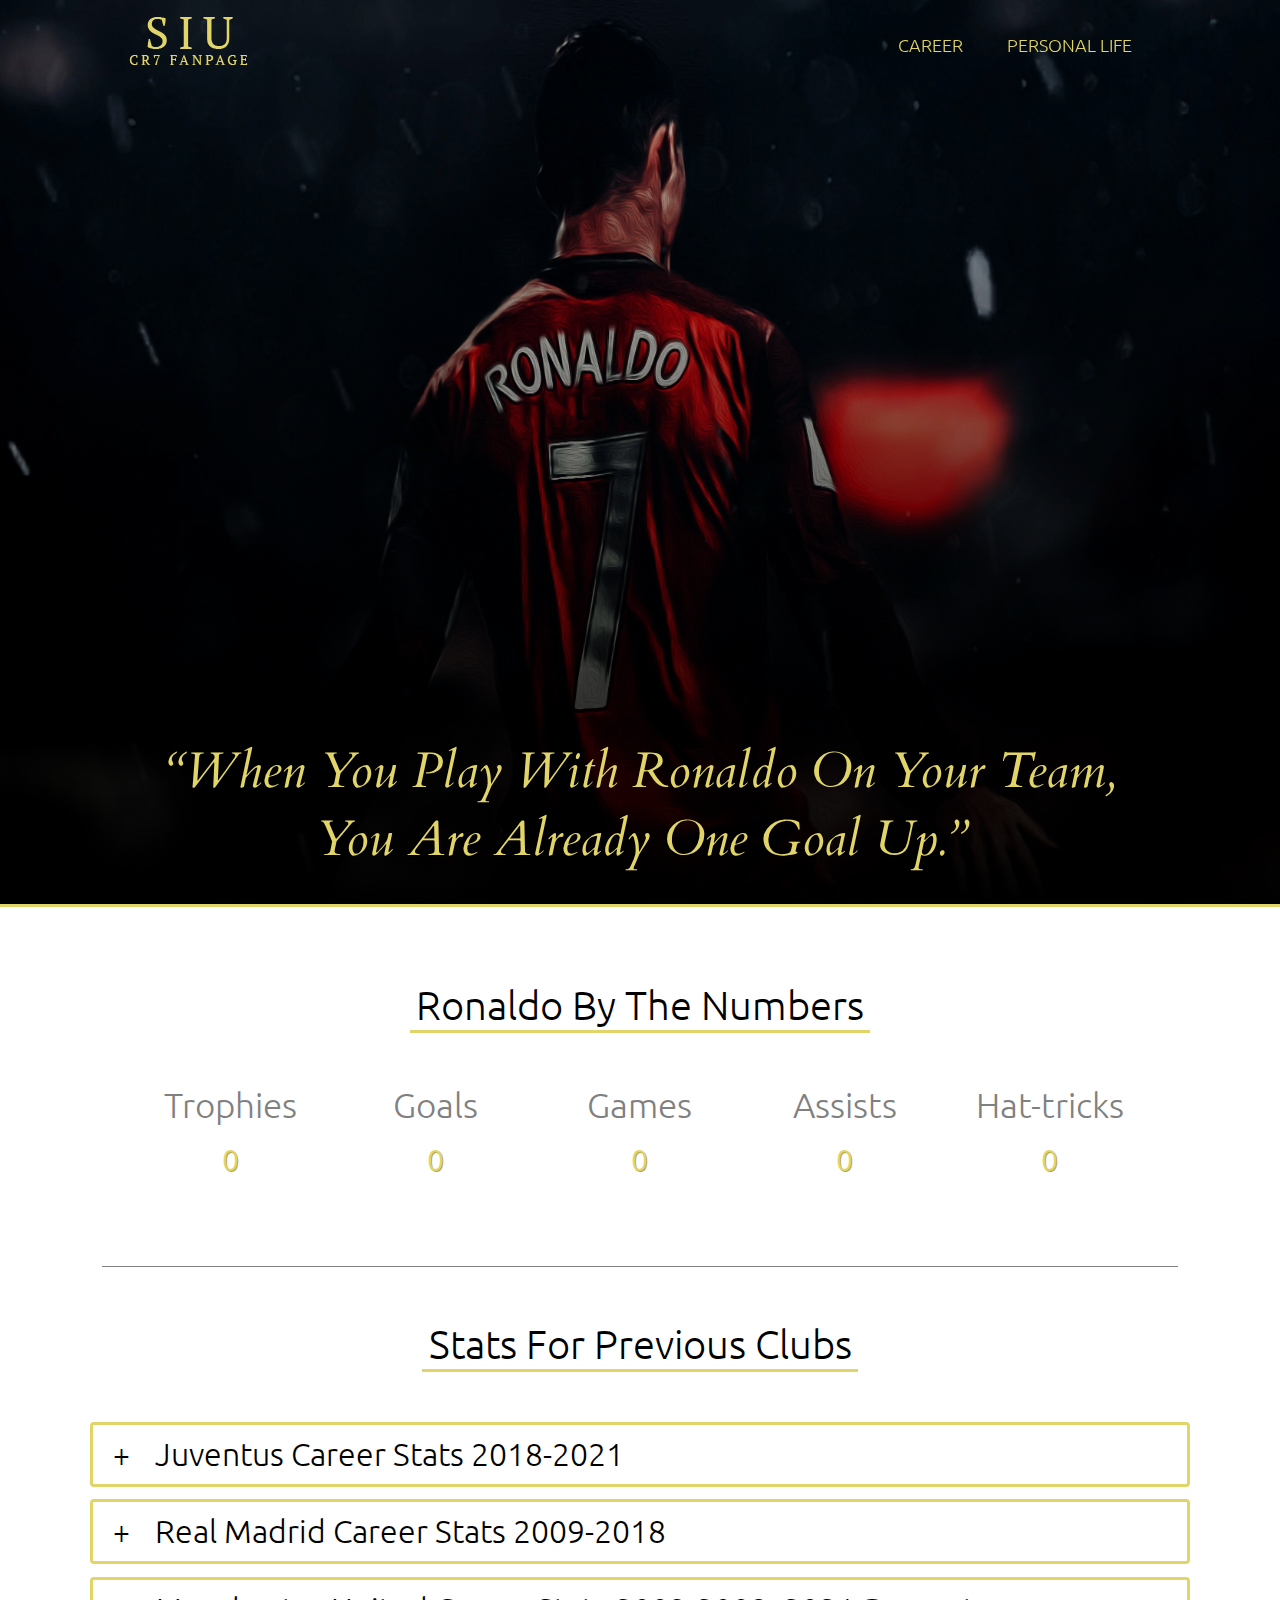
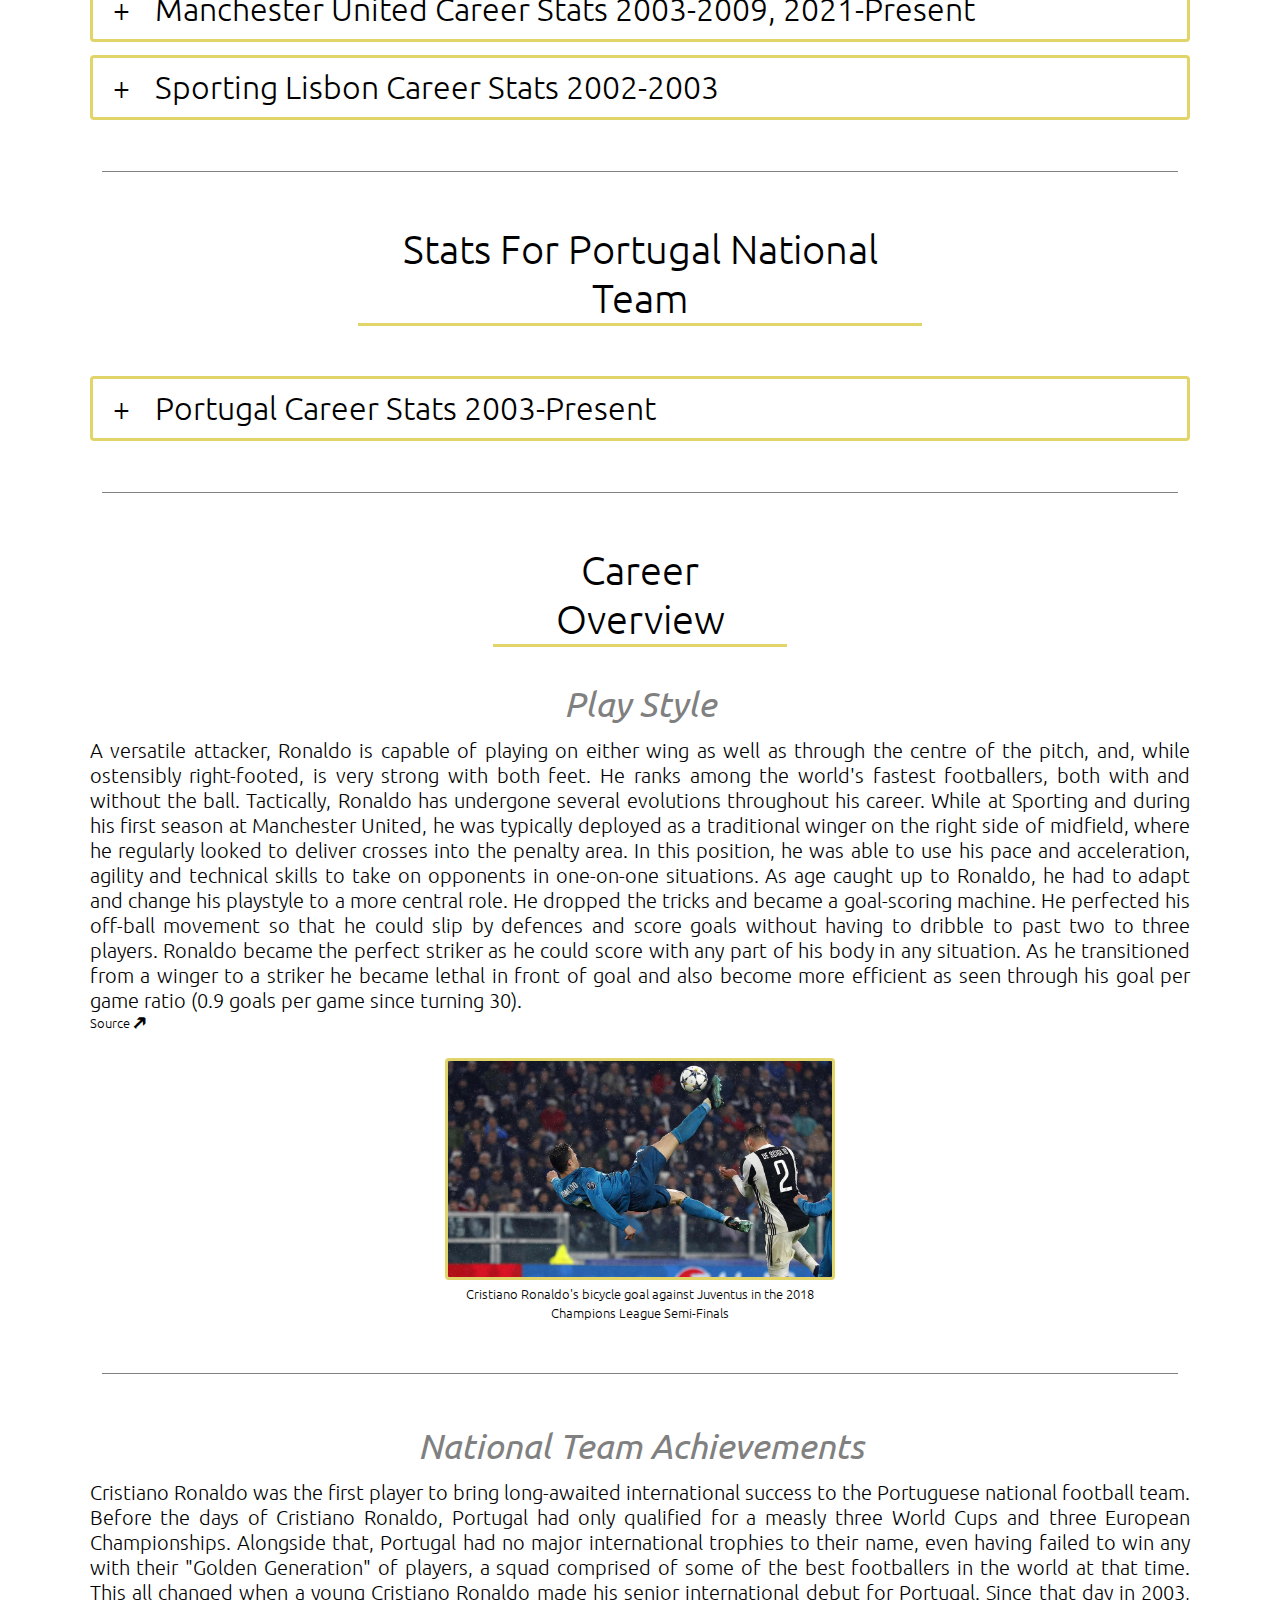
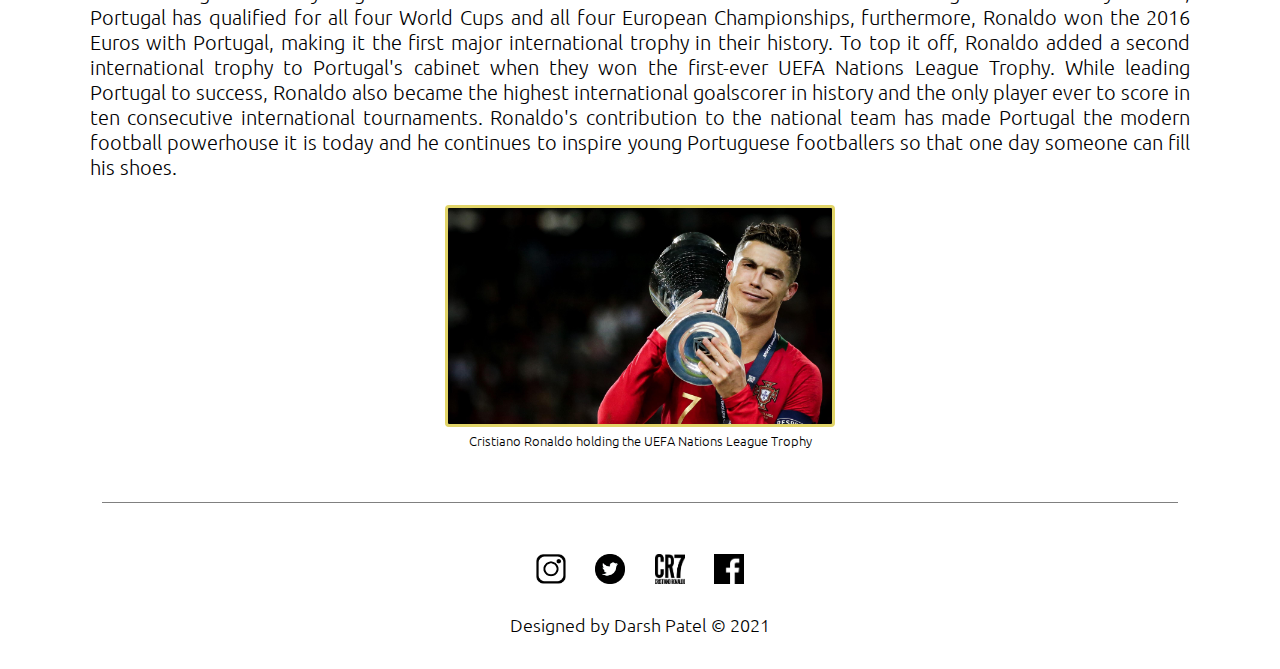
==== Career.html @ 5c58bfcc "First commit" ====
<!DOCTYPE html>
<html lang="en">
  <head>
    <meta charset="UTF-8" />
    <meta http-equiv="X-UA-Compatible" content="IE=edge" />
    <meta name="viewport" content="width=device-width, initial-scale=1.0" />
    <link rel="stylesheet" href="style.css" />
    <link rel="shortcut icon" type="image/x-icon" href="images/favicon.ico" />
    <title>Career Stats</title>
  </head>
  <body>
    <div class="navbar">
      <a href="index.html" class="logoa"
        ><img src="images/SIU Logo.png" alt="SIU" class="logo"
      /></a>
      <ul class="pages">
        <li><a href="Career.html">Career</a></li>
        <li><a href="personal.html">Personal Life</a></li>
      </ul>
    </div>
    <div class="wrapper">
      <img src="images/Background2.jpg" class="image" />
    </div>
    <h1 class="GOAT">
      “When You Play With Ronaldo On Your Team, You Are Already One Goal Up.”
    </h1>
    <div class="career">
      <h1 class="header2">Ronaldo By The Numbers</h1>
      <div class="statboard">
        <div class="col">
          <h1>Trophies</h1>
          <h2 class="counter" data-target="34">0</h2>
        </div>
        <div class="col">
          <h1>Goals</h1>
          <h2 class="counter" data-target="802">0</h2>
        </div>
        <div class="col">
          <h1>Games</h1>
          <h2 class="counter" data-target="1097">0</h2>
        </div>
        <div class="col">
          <h1>Assists</h1>
          <h2 class="counter" data-target="228">0</h2>
        </div>
        <div class="col">
          <h1>Hat-tricks</h1>
          <h2 class="counter" data-target="58">0</h2>
        </div>
      </div>
    </div>
    <hr class="line" />
    <h1 class="header3">Stats For Previous Clubs</h1>
    <div class="juve-stats">
      <button class="maxmin">+</button>
      <h1 class="h">Juventus Career Stats 2018-2021</h1>
      <br />
      <div class="dropdown">
        <div class="teamcrest">
          <img src="images/juve.png" alt="Juventus Team Crest" />
        </div>
        <div class="col1">
          <h1>Games</h1>
          <h2>134</h2>
        </div>
        <div class="col1">
          <h1>Goals</h1>
          <h2>101</h2>
        </div>
        <div class="col1">
          <h1>Assists</h1>
          <h2>20</h2>
        </div>
        <div class="col1">
          <h1>Trophies</h1>
          <h2>5</h2>
        </div>
      </div>
    </div>
    <div class="rma-stats">
      <button class="maxmin2">+</button>
      <h1 class="h">Real Madrid Career Stats 2009-2018</h1>
      <div class="dropdown2">
        <div class="teamcrest">
          <img src="images/rma.png" alt="Real Madrid Team Crest" />
        </div>
        <div class="col1">
          <h1>Games</h1>
          <h2>438</h2>
        </div>
        <div class="col1">
          <h1>Goals</h1>
          <h2>450</h2>
        </div>
        <div class="col1">
          <h1>Assists</h1>
          <h2>119</h2>
        </div>
        <div class="col1">
          <h1>Trophies</h1>
          <h2>16</h2>
        </div>
      </div>
    </div>
    </div>
    <div class="mun-stats">
      <button class="maxmin3">+</button>
      <h1 class="h">Manchester United Career Stats 2003-2009, 2021-Present</h1>
      <div class="dropdown3">
        <div class="teamcrest">
          <img src="images/mun.png" alt="Real Madrid Team Crest" />
        </div>
        <div class="col1">
          <h1>Games</h1>
          <h2>310</h2>
        </div>
        <div class="col1">
          <h1>Goals</h1>
          <h2>131</h2>
        </div>
        <div class="col1">
          <h1>Assists</h1>
          <h2>54</h2>
        </div>
        <div class="col1">
          <h1>Trophies</h1>
          <h2>10</h2>
        </div>
      </div>
    </div>
    <div class="spl-stats">
      <button class="maxmin4">+</button>
      <h1 class="h">Sporting Lisbon Career Stats 2002-2003</h1>
      <div class="dropdown4">
        <div class="teamcrest">
          <img src="images/scp.png" alt="Real Madrid Team Crest" />
        </div>
        <div class="col1">
          <h1>Games</h1>
          <h2>31</h2>
        </div>
        <div class="col1">
          <h1>Goals</h1>
          <h2>5</h2>
        </div>
        <div class="col1">
          <h1>Assists</h1>
          <h2>4</h2>
        </div>
        <div class="col1">
          <h1>Trophies</h1>
          <h2>1</h2>
        </div>
      </div>
    </div>
    <hr class="line" />
    <h1 class="header4">Stats For Portugal National Team</h1>
    <div class="port-stats">
      <button class="maxmin5">+</button>
      <h1 class="h">Portugal Career Stats 2003-Present</h1>
      <div class="dropdown5">
        <div class="teamcrest">
          <img src="images/portugal.png" alt="Real Madrid Team Crest" />
        </div>
        <div class="col1">
          <h1>Games</h1>
          <h2>184</h2>
        </div>
        <div class="col1">
          <h1>Goals</h1>
          <h2>115</h2>
        </div>
        <div class="col1">
          <h1>Assists</h1>
          <h2>31</h2>
        </div>
        <div class="col1">
          <h1>Trophies</h1>
          <h2>2</h2>
        </div>
      </div>
    </div>
    <hr class="line" />
    <div class="career-overview">
    <h1 class="header5">Career Overview</h1>
    <h2 class="sub-header">Play Style</h2>
    <p class="text2">A versatile attacker, Ronaldo is capable of playing on either wing as well as through the centre of the pitch, and, while ostensibly right-footed, is very strong with both feet. He ranks among the world's fastest footballers, both with and without the ball. Tactically, Ronaldo has undergone several evolutions throughout his career. While at Sporting and during his first season at Manchester United, he was typically deployed as a traditional winger on the right side of midfield, where he regularly looked to deliver crosses into the penalty area. In this position, he was able to use his pace and acceleration, agility and technical skills to take on opponents in one-on-one situations. As age caught up to Ronaldo, he had to adapt and change his playstyle to a more central role. He dropped the tricks and became a goal-scoring machine. He perfected his off-ball movement so that he could slip by defences and score goals without having to dribble to past two to three players. Ronaldo became the perfect striker as he could score with any part of his body in any situation. As he transitioned from a winger to a striker he became lethal in front of goal and also become more efficient as seen through his goal per game ratio (0.9 goals per game since turning 30). </p>
    <h5 class="src" id="t2">
            <a
              href="https://www.britannica.com/biography/Cristiano-Ronaldo"
              target="_blank"
              >Source 🡵</a
            >
          </h5>
    <img src="images/bicycle.jpg" alt="Ronaldo Bicycle Goal" class="img2">
    <h5 id="smalltext">Cristiano Ronaldo's bicycle goal against Juventus in the 2018 Champions League Semi-Finals</h5>
       <hr class="line">
    <h2 class="sub-header">National Team Achievements</h2>
    <p class="text2">
    Cristiano Ronaldo was the first player to bring long-awaited international success to the Portuguese national football team. Before the days of Cristiano Ronaldo, Portugal had only qualified for a measly three World Cups and three European Championships. Alongside that, Portugal had no major international trophies to their name, even having failed to win any with their "Golden Generation" of players, a squad comprised of some of the best footballers in the world at that time. This all changed when a young Cristiano Ronaldo made his senior international debut for Portugal. Since that day in 2003, Portugal has qualified for all four World Cups and all four European Championships, furthermore, Ronaldo won the 2016 Euros with Portugal, making it the first major international trophy in their history. To top it off, Ronaldo added a second international trophy to Portugal's cabinet when they won the first-ever UEFA Nations League Trophy. While leading Portugal to success, Ronaldo also became the highest international goalscorer in history and the only player ever to score in ten consecutive international tournaments. Ronaldo's contribution to the national team has made Portugal the modern football powerhouse it is today and he continues to inspire young Portuguese footballers so that one day someone can fill his shoes.
    </p>
    <img src="images/nationsleague.jpg" alt="Ronaldo holding the UEFA Nations League Trophy" class="img3">
    <h5>Cristiano Ronaldo holding the UEFA Nations League Trophy</h5>
    </div>
    <hr class="line" />
    <div class="socials">
        <a href="https://www.instagram.com/cristiano/?hl=en" target="_blank"
          ><img src="images/insta.png" class="sm"
        /></a>
        <a href="https://twitter.com/Cristiano" target="_blank"
          ><img src="images/twitter.png" class="sm"
        /></a>
        <a href="https://cristianoronaldo.com/" target="_blank"
          ><img src="images/cr7.png" class="sm"
        /></a>
        <a href="https://www.facebook.com/Cristiano" target="_blank"
          ><img src="images/facebook.png" class="sm"
        /></a>
        <p class="t">Designed by Darsh Patel © 2021</p>
      </div>
    </div>
    <script src="c.js"></script>
    <script src="linker.js"></script>
  </body>
</html>
---- style.css ----
@import url("https://fonts.googleapis.com/css2?family=PT+Serif:ital,wght@0,400;0,700;1,400;1,700&family=Ubuntu:ital,wght@0,300;0,400;1,300&display=swap");
@import url("https://fonts.googleapis.com/css2?family=Cardo:ital@1&family=Libre+Baskerville:ital@1&family=PT+Serif:ital,wght@0,400;0,700;1,400;1,700&family=Ubuntu:ital,wght@0,300;0,400;1,300&display=swap");
* {
  margin: 0;
  padding: 0;
  font-family: Ubuntu;
  font-weight: 100;
}
h5 {
  text-align: center;
}
.navbar {
  width: 100%;
  top: 0;
  font-family: Ubuntu;
  padding: 1% 0;
  font-weight: 100;
  font-size: 18px;
  margin: 0 auto;
  display: flex;
  align-items: center;
  justify-content: space-between;
  position: fixed;
  z-index: 1;
  transition: all, 0.5s, ease;
}

.logo {
  width: 120px;
  cursor: pointer;
}
.logoa {
  padding-left: 10%;
}

.navbar ul {
  padding-right: 10%;
  transition: all, 0.5s, ease;
}
.navbar ul li {
  list-style: none;
  display: inline-block;
  margin: 0 20px;
  position: relative;
}

.navbar ul li a {
  text-decoration: none;
  color: #e1d468;
  text-transform: uppercase;
}

.navbar ul li a:after {
  content: "";
  height: 2px;
  width: 0;
  background: #e1d468;
  position: absolute;
  left: 0;
  bottom: -6px;
  transition: 0.5s ease-in-out;
}

.navbar ul li a:hover::after {
  width: 100%;
}

.scrolling-active {
  background: white !important;
  box-shadow: 0 3px 1rem rgba(0, 0, 0, 0.4);
  border-bottom: none;
}

.scrolling-active ul li a {
  color: black;
}
.scrolling-active ul li a:after {
  background: black;
}

.gold-line {
  border-bottom: 3px solid #e1d468;
}
.wrapper {
  background: linear-gradient(to bottom, rgba(0, 0, 0, 0), rgba(0, 0, 0, 1));
  border-bottom: 3px solid #e1d468;
}

.image {
  height: 100vh;
  width: 100%;
  position: relative;
  z-index: -1;
}
.img2 {
  width: 30%;
  height: auto;
  margin-top: 2%;
  border: 3px solid #e1d468;
  border-radius: 4px;
}
.img3 {
  width: 30%;
  height: auto;
  margin: 2% 34.5%;
  margin-bottom: 0%;
  border: 3px solid #e1d468;
  border-radius: 4px;
}
.GOAT {
  position: relative;
  padding: 0 10%;
  bottom: 170px;
  text-align: center;
  color: #e1d468;
  font-family: Cardo;
  font-size: 50px;
  font-weight: 100;
  font-style: italic;
}

.header {
  text-align: center;
  font-size: 40px;
  font-style: bold;
  color: black;
  position: relative;
  bottom: 75px;
  margin: 0 41%;
  border-bottom: 3px solid #e1d468;
  margin-bottom: -3%;
}

.header2 {
  text-align: center;
  font-size: 40px;
  font-style: bold;
  color: black;
  position: relative;
  bottom: 75px;
  margin: 0 32%;
  margin-top: -17%;
  border-bottom: 3px solid #e1d468;
}

.header3 {
  text-align: center;
  font-size: 40px;
  font-style: bold;
  color: black;
  position: relative;
  bottom: 75px;
  margin: 0 33%;
  border-bottom: 3px solid #e1d468;
  margin-top: 10%;
}
.header4 {
  text-align: center;
  font-size: 40px;
  font-style: bold;
  color: black;
  position: relative;
  bottom: 75px;
  margin: 0 28%;
  border-bottom: 3px solid #e1d468;
  margin-top: 10%;
}
.header5 {
  text-align: center;
  font-size: 40px;
  font-style: bold;
  color: black;
  position: relative;
  bottom: 75px;
  margin: 0 38.5%;
  border-bottom: 3px solid #e1d468;
  margin-top: 10%;
  margin-bottom: -3%;
}
.header6 {
  text-align: center;
  font-size: 40px;
  font-style: bold;
  color: black;
  position: relative;
  bottom: 75px;
  margin: 0 46%;
  border-bottom: 3px solid #e1d468;
  margin-bottom: -3%;
}
.header7 {
  text-align: center;
  font-size: 40px;
  font-style: bold;
  color: black;
  position: relative;
  bottom: 75px;
  margin: 0 41%;
  margin-top: 10%;
  border-bottom: 3px solid #e1d468;
  margin-bottom: -3%;
}
.statboard {
  display: flex;
  text-align: center;
  margin: 0 10%;
  margin-bottom: 5%;
}
.main {
  margin-bottom: 50px;
}
.col {
  flex: 1;
}

.col1 {
  text-align: center;
}

.col h1 {
  font-size: 35px;
  margin-bottom: 7%;
  color: gray;
  position: relative;
  bottom: 25%;
}

.col h2 {
  font-size: 30px;
  text-shadow: 1px 1px #b1a754;
  color: #e1d468;
  font-style: bold;
  position: relative;
  bottom: 25%;
}

.sub-header {
  font-size: 35px;
  text-align: center;
  font-style: italic;
  margin-bottom: 3%;
  color: gray;
}

.content {
  display: flex;
  width: 85%;
  margin: 0 auto;
  justify-content: space-between;
}
.pic img {
  height: 450px;
  width: 295px;
  border: 3px solid #e1d468;
  border-radius: 4px;
}

.pic1 img {
  height: 400px;
  width: 295px;
  border: 3px solid #e1d468;
  border-radius: 4px;
}

.article {
  text-align: justify;
  box-sizing: border-box;
  flex-basis: 70%;
}

.article p {
  font-size: 20px;
  text-align: justify;
}

.text2 {
  font-size: 20px;
  margin: 0 7%;
  text-align: justify;
  margin-top: -2%;
}
#t2 {
  margin-left: 7%;
}
#tt {
  font-size: 18px;
}
#smalltext {
  margin: 0 35%;
  margin-bottom: 3%;
}
#alt1 {
  order: 2;
}

#alt2 {
  order: 1;
}
.btn {
  margin-top: 5%;
  padding: 10px;
  outline: none;
  font-size: 15px;
  background-color: white;
  border: 2px solid #e1d468;
  border-radius: 4px;
  cursor: pointer;
  transition: 0.3s ease-in-out;
}

.btn:hover {
  background-color: #e1d468;
  color: rgb(255, 255, 255);
}

.line {
  height: 1px;
  background-color: gray;
  border: none;
  margin: 4% 8% 4% 8%;
}

.socials {
  text-align: center;
  margin-bottom: 2rem;
}
.sm {
  height: 30px;
  width: 30px;
  margin: 0 1%;
  position: relative;
  bottom: 0;
  transition: 0.3s ease;
}

.sm:hover {
  bottom: 10px;
}

.t {
  margin-top: 2%;
  font-size: 18px;
}

.career {
  margin-top: 18%;
  text-align: center;
}

.port-stats {
  margin: 0 7%;
  margin-bottom: 4%;
  margin-top: -2%;
  border: 3px solid #e1d468;
  border-radius: 4px;
  padding: 10px 20px;
  transition: all 0.2s ease;
}
.juve-stats {
  margin: 0 7%;
  margin-top: -2%;
  border: 3px solid #e1d468;
  border-radius: 4px;
  padding: 10px 20px;
  transition: all 0.2s ease;
}
.rma-stats {
  margin: 1% 7%;
  border: 3px solid #e1d468;
  border-radius: 4px;
  padding: 10px 20px;
}
.mun-stats {
  margin: 1% 7%;
  border: 3px solid #e1d468;
  border-radius: 4px;
  padding: 10px 20px;
}
.spl-stats {
  margin: 1% 7%;
  border: 3px solid #e1d468;
  border-radius: 4px;
  padding: 10px 20px;
}
.dropdown {
  display: none;
  width: 98%;
  justify-content: space-around;
  color: gray;
  padding: 10px;
  margin-top: 2%;
  margin-bottom: 2%;
}
.maxmin {
  outline: none;
  border: none;
  background-color: white;
  font-size: 30px;
  cursor: pointer;
}
.dropdown2 {
  display: none;
  width: 98%;
  justify-content: space-around;
  color: gray;
  padding: 10px;
  margin-top: 2%;
  margin-bottom: 2%;
}
.maxmin2 {
  outline: none;
  border: none;
  background-color: white;
  font-size: 30px;
  cursor: pointer;
}
.dropdown3 {
  display: none;
  width: 98%;
  justify-content: space-around;
  color: gray;
  padding: 10px;
  margin-top: 2%;
  margin-bottom: 2%;
}
.maxmin3 {
  outline: none;
  border: none;
  background-color: white;
  font-size: 30px;
  cursor: pointer;
}
.dropdown4 {
  display: none;
  width: 98%;
  justify-content: space-around;
  color: gray;
  padding: 10px;
  margin-top: 2%;
  margin-bottom: 2%;
}
.maxmin4 {
  outline: none;
  border: none;
  background-color: white;
  font-size: 30px;
  cursor: pointer;
}

.dropdown5 {
  display: none;
  width: 98%;
  justify-content: space-around;
  color: gray;
  padding: 10px;
  margin-top: 2%;
  margin-bottom: 2%;
}
.maxmin5 {
  outline: none;
  border: none;
  background-color: white;
  font-size: 30px;
  cursor: pointer;
}
.show {
  display: flex;
}

.h {
  display: inline-block;
  margin-left: 2%;
  color: black;
}

.teamcrest img {
  height: 100px;
  width: auto;
}

.career-overview {
  text-align: center;
}

.src {
  text-align: left;
}

.src a {
  text-decoration: none;
  color: #000000;
}
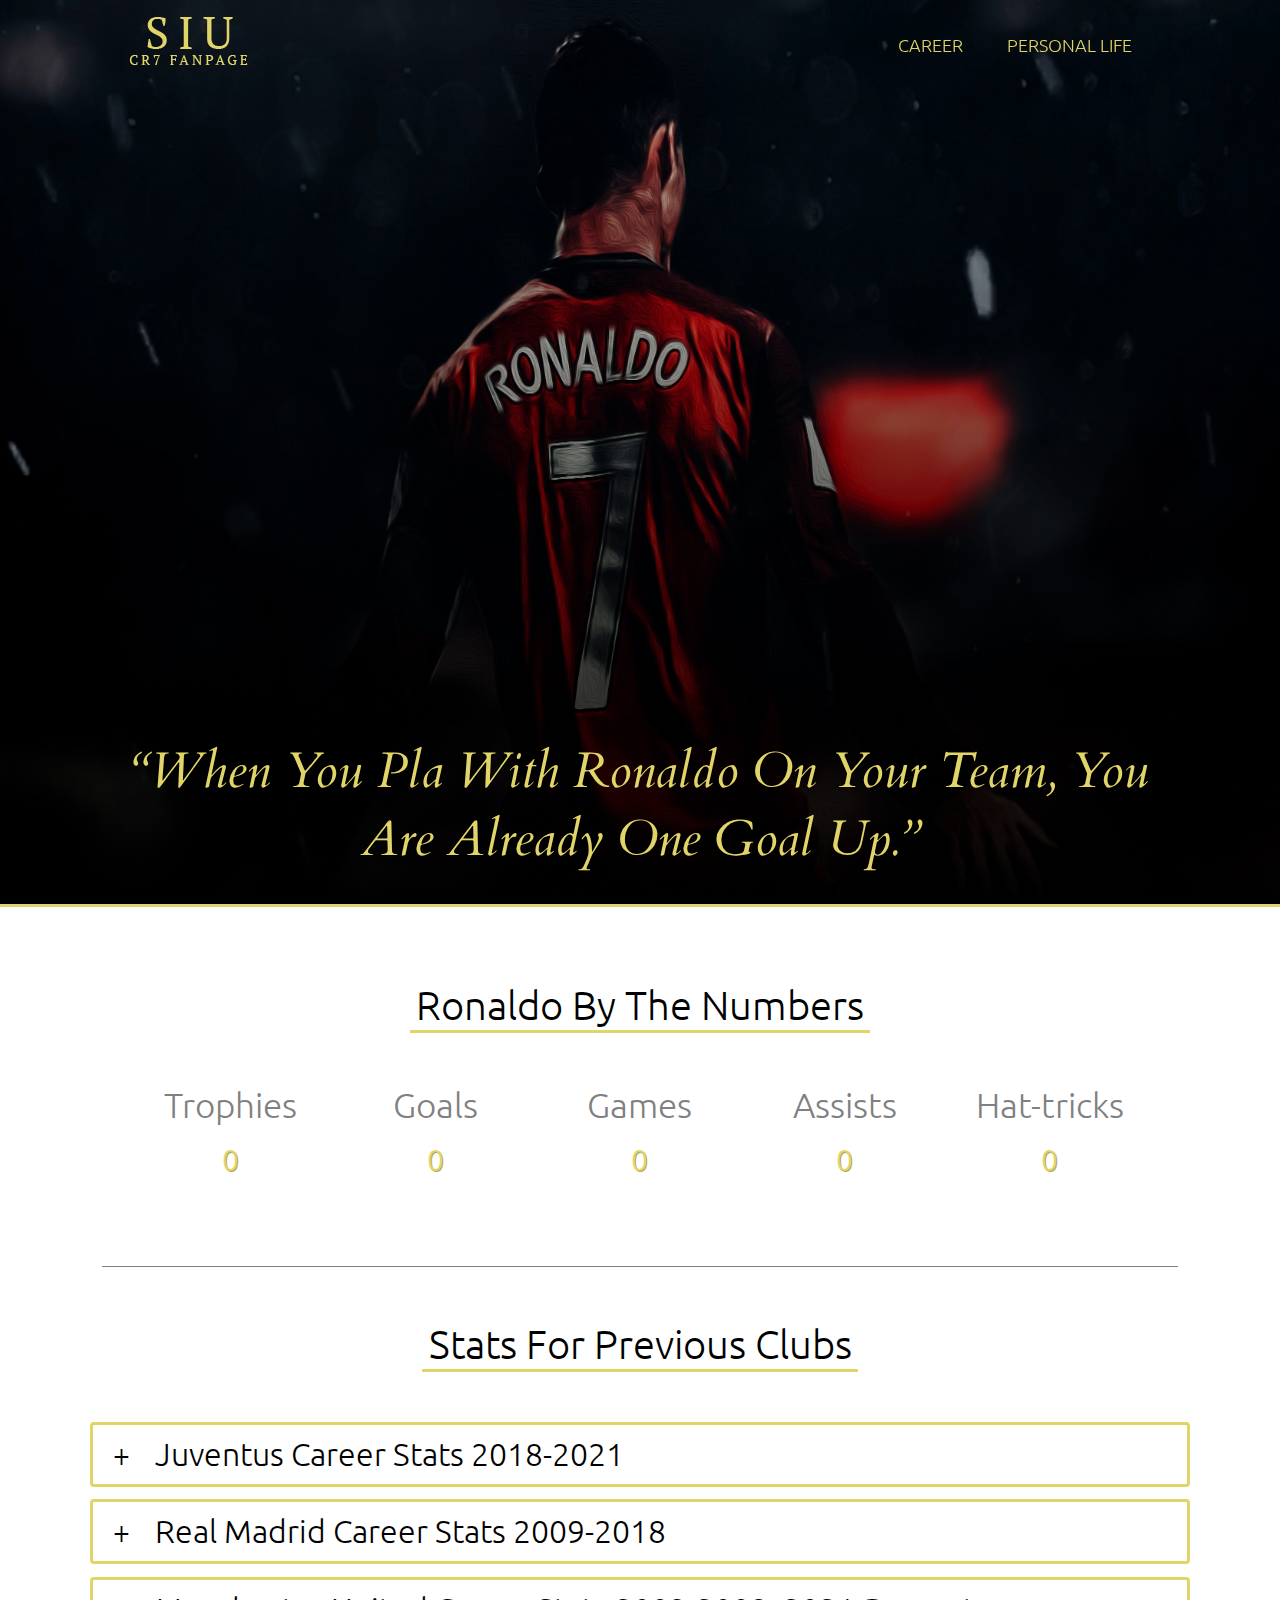
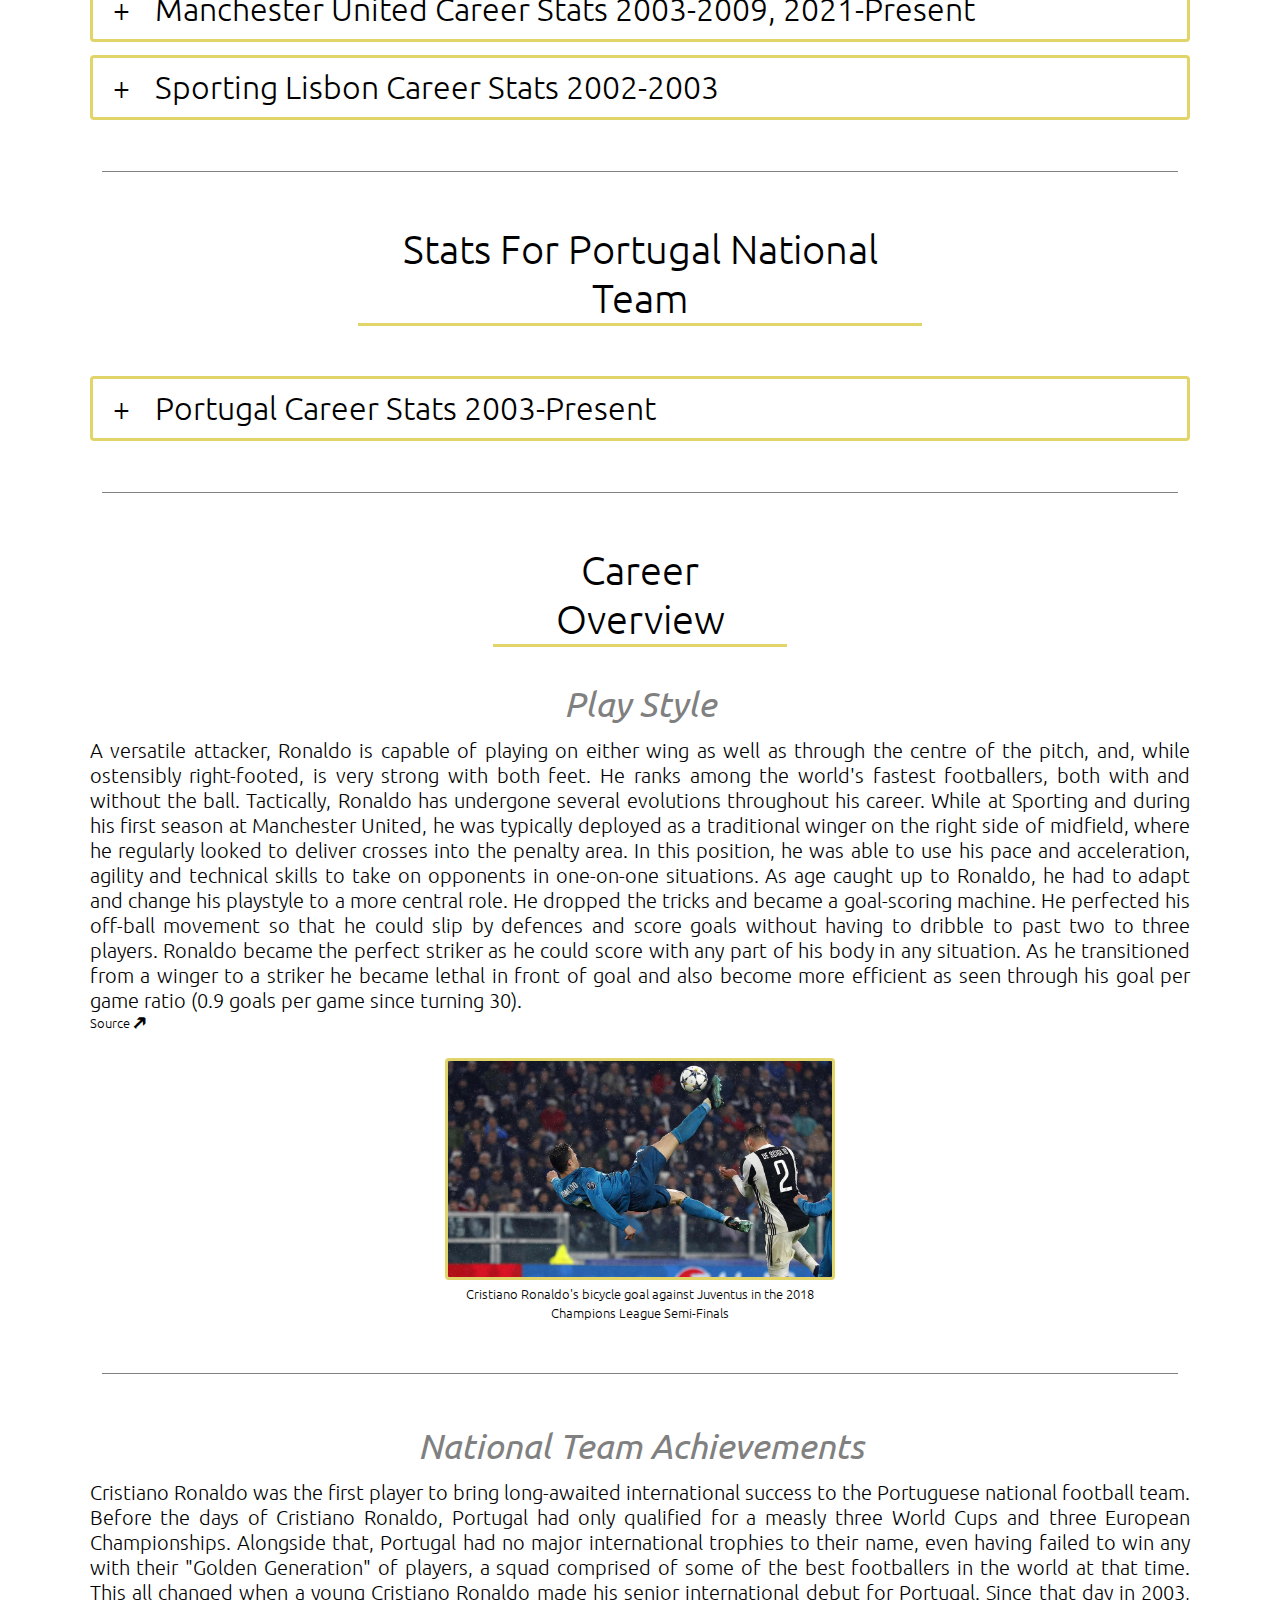
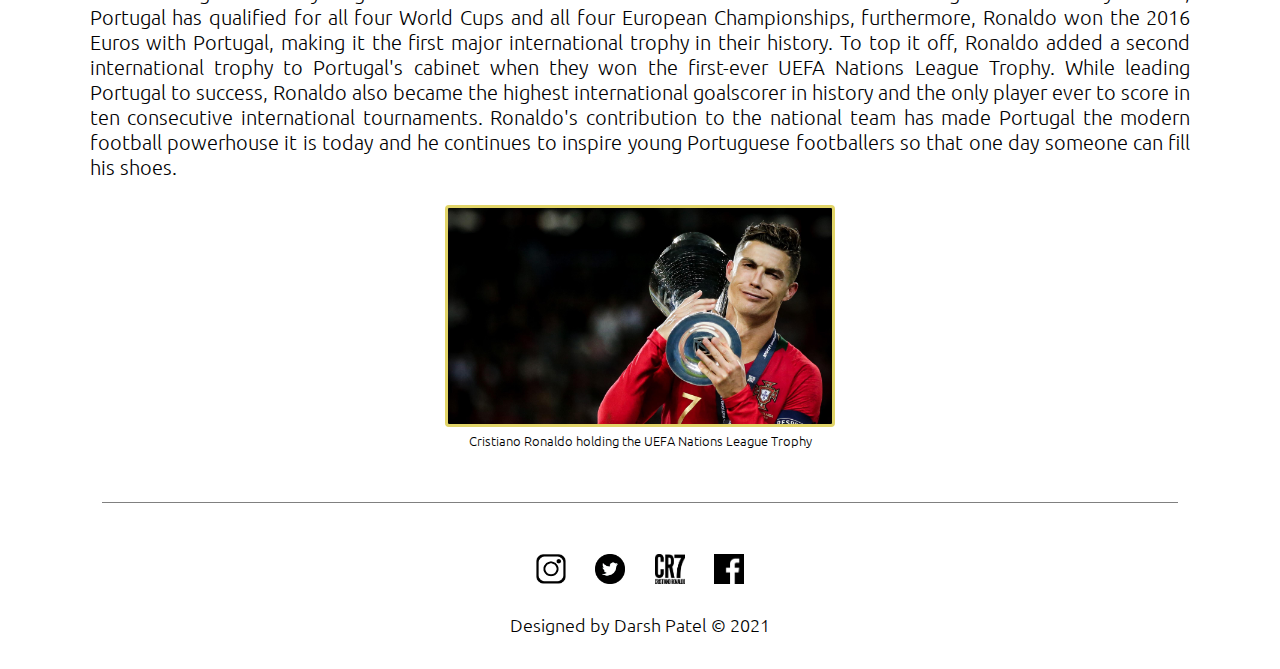
==== commit d403f053: "test" ====
--- a/Career.html
+++ b/Career.html
@@ -22,7 +22,7 @@
       <img src="images/Background2.jpg" class="image" />
     </div>
     <h1 class="GOAT">
-      “When You Play With Ronaldo On Your Team, You Are Already One Goal Up.”
+      “When You Pla With Ronaldo On Your Team, You Are Already One Goal Up.”
     </h1>
     <div class="career">
       <h1 class="header2">Ronaldo By The Numbers</h1>
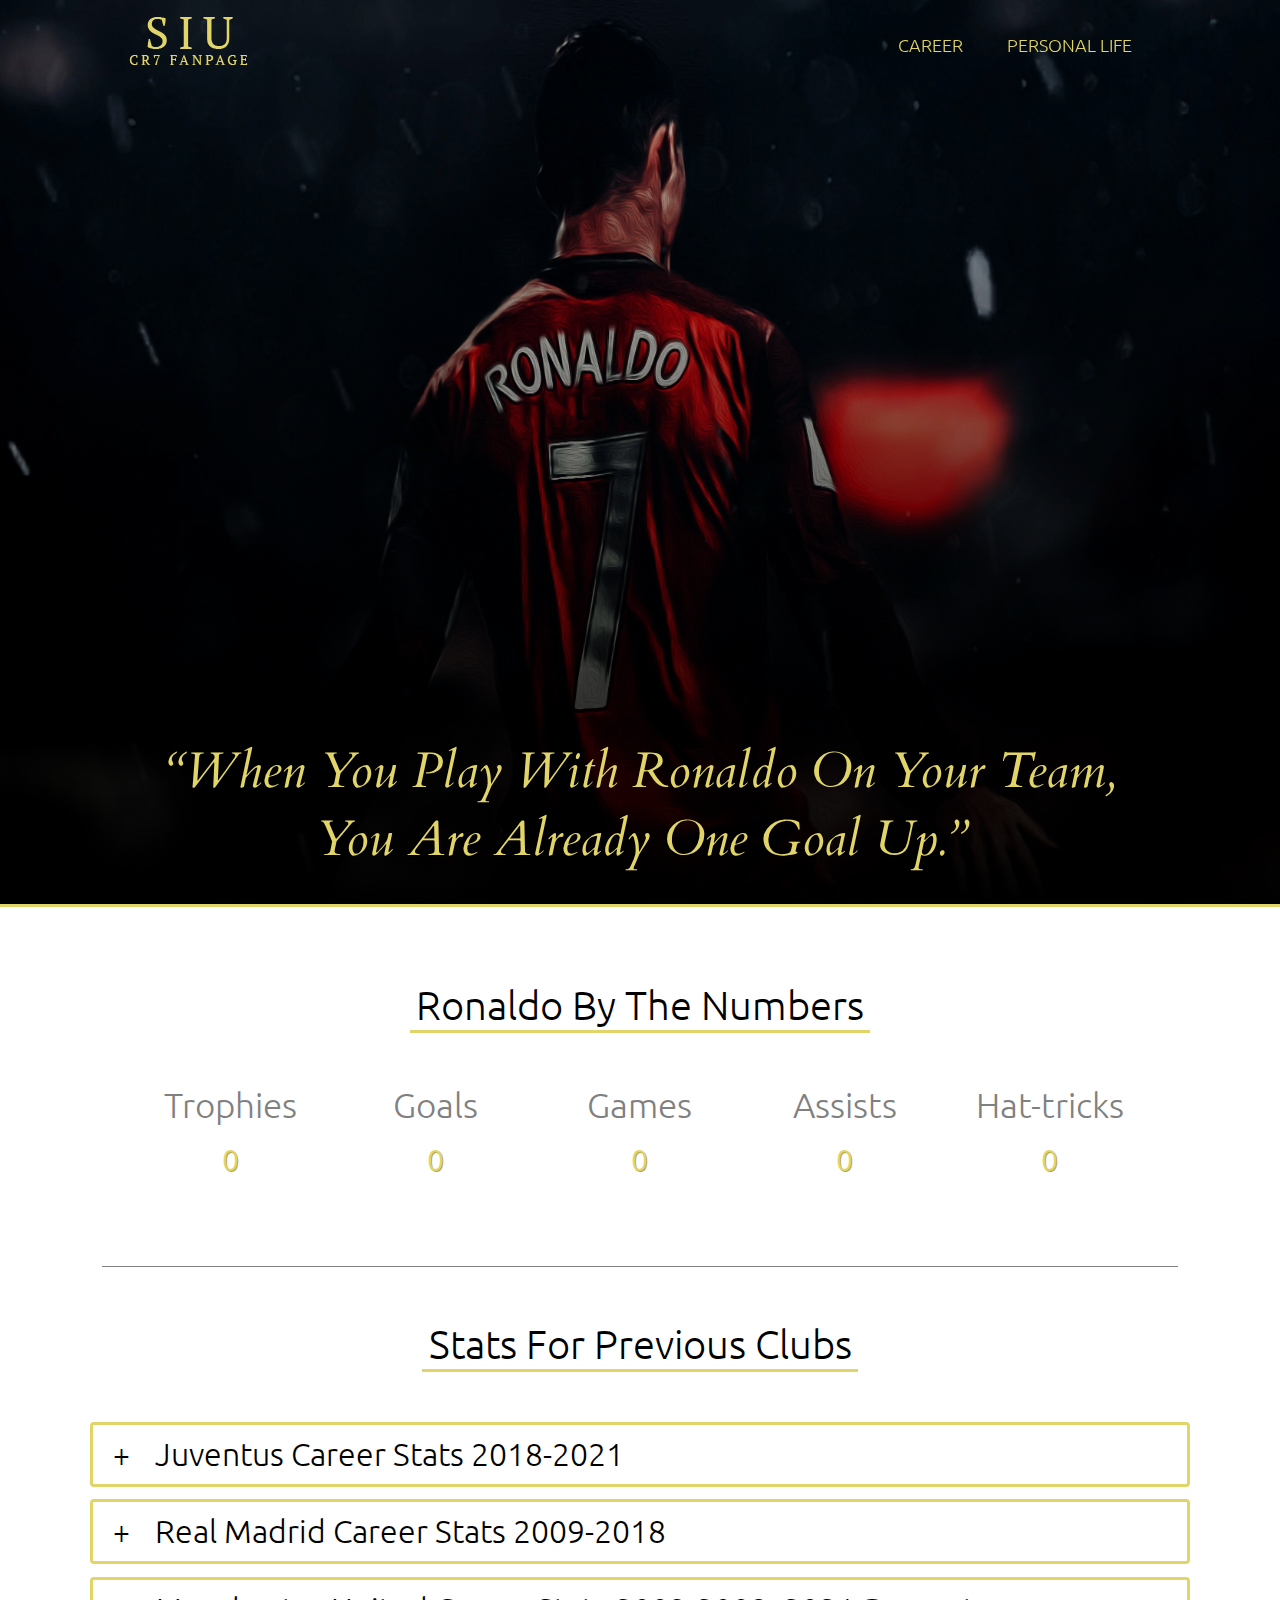
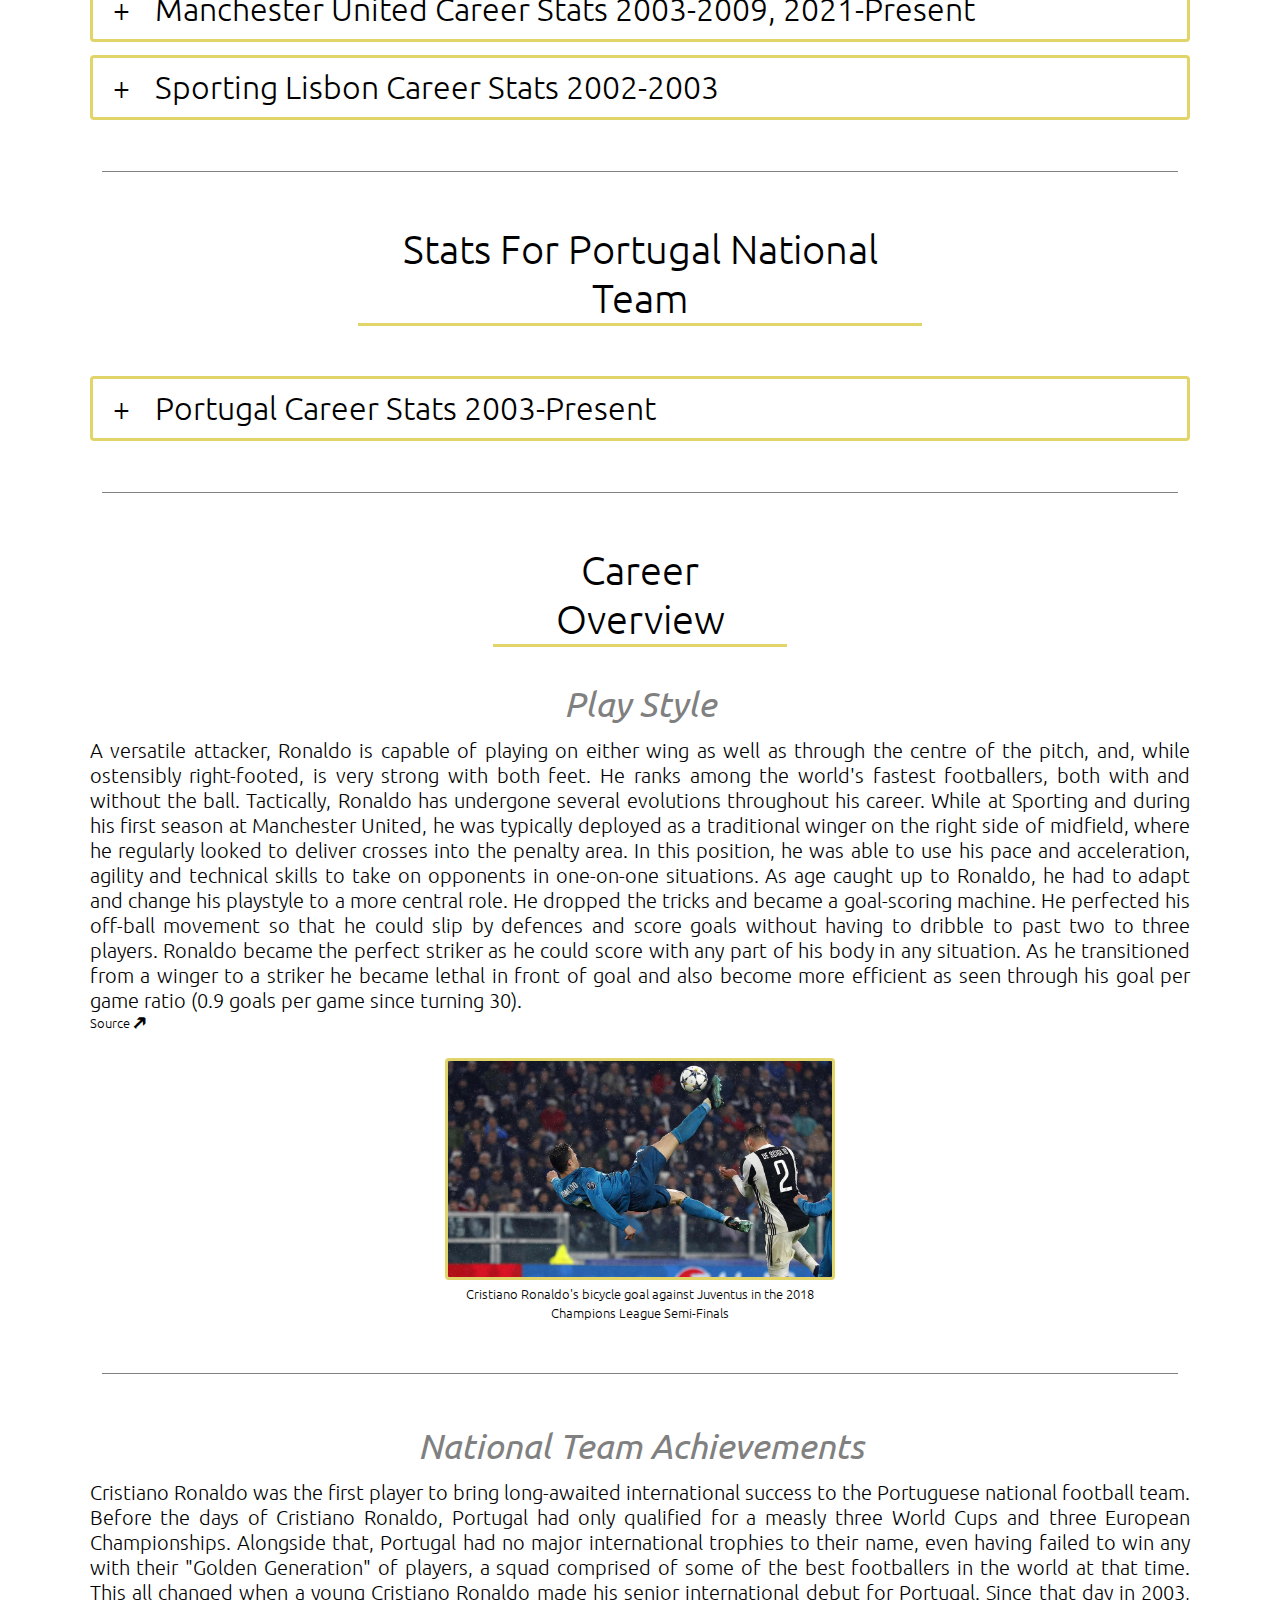
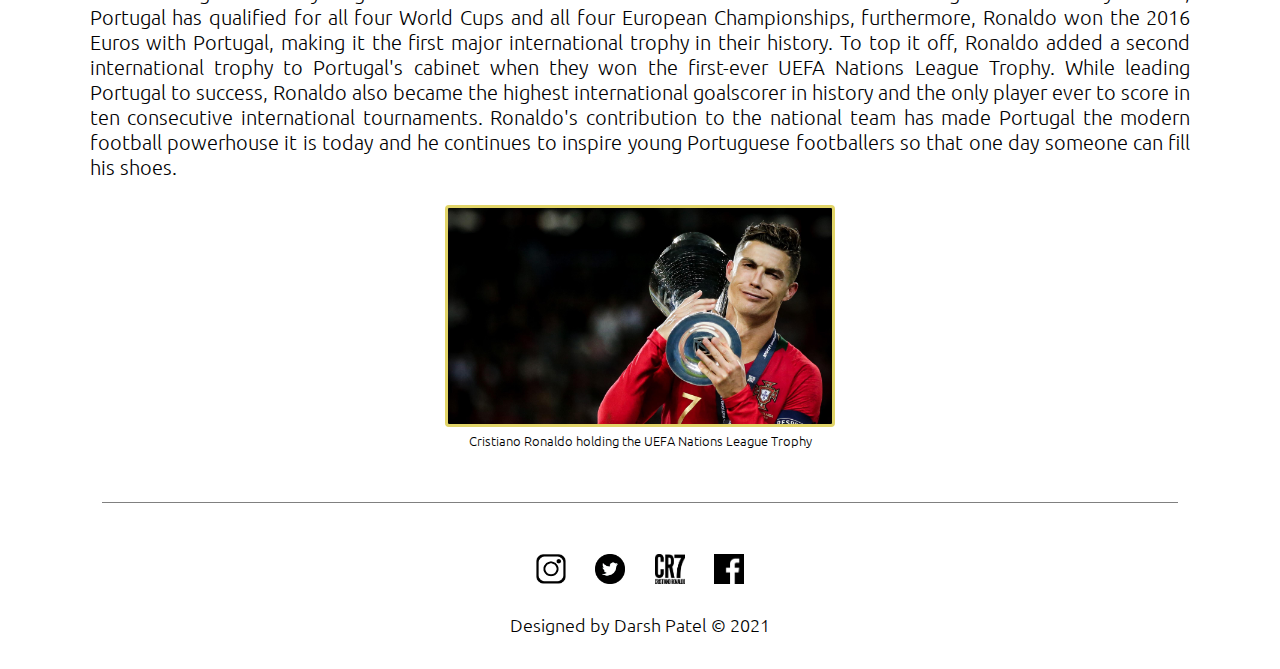
==== commit a42791da: "ok" ====
--- a/Career.html
+++ b/Career.html
@@ -22,7 +22,7 @@
       <img src="images/Background2.jpg" class="image" />
     </div>
     <h1 class="GOAT">
-      “When You Pla With Ronaldo On Your Team, You Are Already One Goal Up.”
+      “When You Play With Ronaldo On Your Team, You Are Already One Goal Up.”
     </h1>
     <div class="career">
       <h1 class="header2">Ronaldo By The Numbers</h1>
